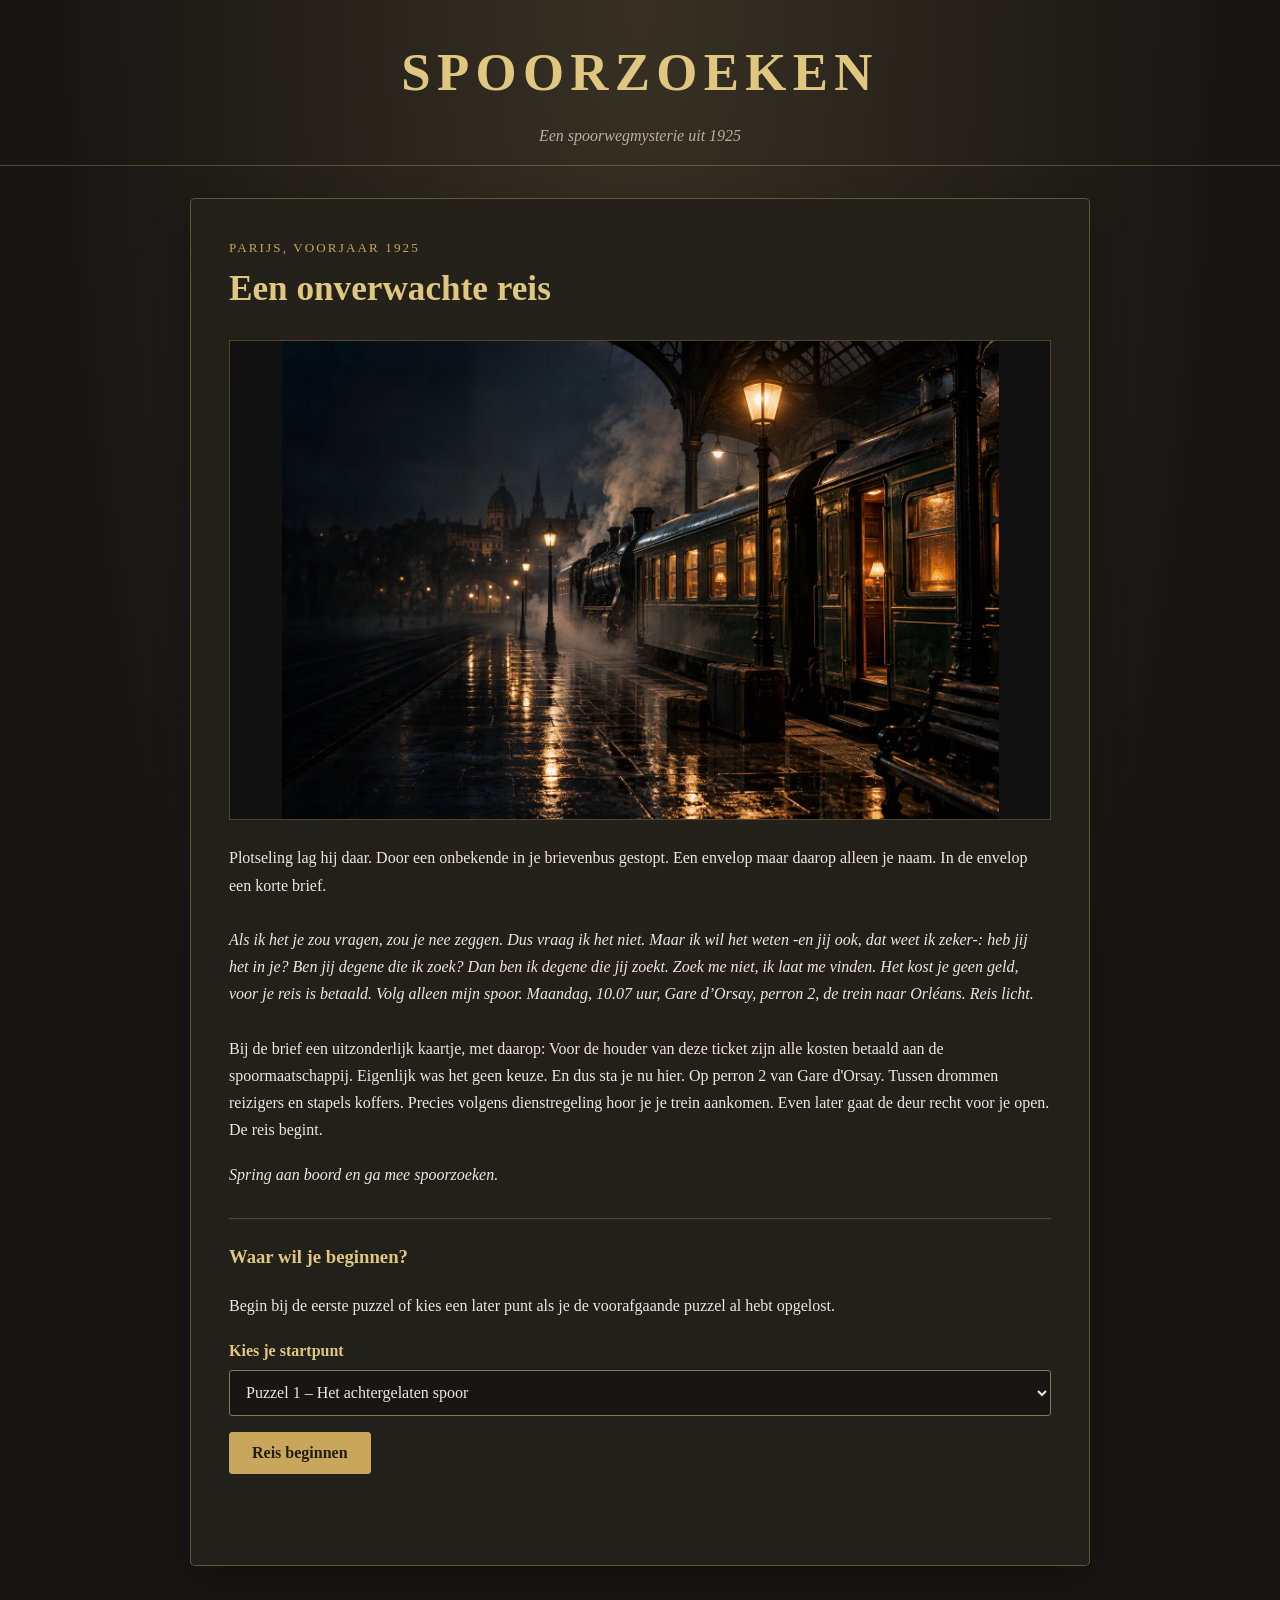
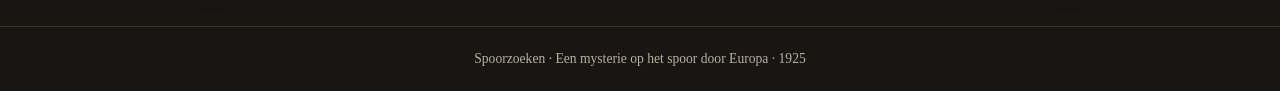
==== index.html @ 45bc3f47 "Update letter formatting in index.html Replaced empty paragraph with line breaks in the letter conte" ====
<!DOCTYPE html>
<html lang="nl">
<head>
  <meta charset="UTF-8">
  <meta name="viewport" content="width=device-width, initial-scale=1.0">
  <title>Spoorzoeken – Een spoorwegmysterie</title>

  <link rel="stylesheet" href="css/stijl.css">

  <script src="js/algemeen.js" defer></script>
  <script src="js/puzzels.js" defer></script>
  <script src="js/startpagina.js" defer></script>
</head>

<body>
  <header>
    <h1>Spoorzoeken</h1>
    <p>Een spoorwegmysterie uit 1925</p>
  </header>

  <main>
    <section class="screen active">
      <div class="panel">
        <div class="eyebrow">Parijs, voorjaar 1925</div>
        <h2>Een onverwachte reis</h2>

        <img
          class="story-image intro-image"
          src="station_home.png"
          alt="Een oud station als begin van een onverwachte reis"
        >

        <p>
Plotseling lag hij daar. Door een onbekende in je brievenbus gestopt. Een envelop maar daarop alleen je naam. In de envelop een korte brief.
<br/></br>
<i>Als ik het je zou vragen, zou je nee zeggen. Dus vraag ik het niet.
Maar ik wil het weten -en jij ook, dat weet ik zeker-: heb jij het in je? 
Ben jij degene die ik zoek? Dan ben ik degene die jij zoekt.
Zoek me niet, ik laat me vinden. Het kost je geen geld, voor je reis is betaald. Volg alleen mijn spoor.
Maandag, 10.07 uur, Gare d’Orsay, perron 2, de trein naar Orléans.
Reis licht.</i>
<br/></br>
Bij de brief een uitzonderlijk kaartje, met daarop:

<cursief>Voor de houder van deze ticket zijn alle kosten betaald aan de spoormaatschappij.</cursief>


Eigenlijk was het geen keuze. En dus sta je nu hier. Op perron 2 van Gare d'Orsay. Tussen drommen reizigers en stapels koffers. Precies volgens dienstregeling hoor je je trein aankomen. Even later gaat de deur recht voor je open. De reis begint.
        </p>

        <p><em>Spring aan boord en ga mee spoorzoeken.</em></p>

        <div class="access-panel">
          <h3>Waar wil je beginnen?</h3>

          <p>
            Begin bij de eerste puzzel of kies een later punt als je
            de voorafgaande puzzel al hebt opgelost.
          </p>

          <label for="start-puzzle">Kies je startpunt</label>

          <select id="start-puzzle">
            <option value="1">Puzzel 1 – Het achtergelaten spoor</option>
            <option value="2">Puzzel 2 – Een onverwachte bestemming</option>
          </select>

          <div id="previous-answer-wrap" class="hidden">
            <label for="previous-answer">
              Wat was het antwoord op de vorige puzzel?
            </label>

            <input
              id="previous-answer"
              type="text"
              autocomplete="off"
              placeholder="Vul je antwoord in"
            >
          </div>

          <button id="start-button" type="button">
            Reis beginnen
          </button>

          <p
            id="access-message"
            class="access-message"
            aria-live="polite"
          ></p>
        </div>
      </div>
    </section>
  </main>

  <footer>
    Spoorzoeken · Een mysterie op het spoor door Europa · 1925
  </footer>
</body>
</html>
---- css/stijl.css ----
:root {
  --background: #171613;
  --panel: #24211b;
  --gold: #c8a65b;
  --gold-light: #e0c780;
  --text: #eee8dc;
  --muted: #b9b0a0;
  --red: #c7463b;
  --green: #88b58a;
}

* {
  box-sizing: border-box;
}

body {
  margin: 0;
  min-height: 100vh;
  background: radial-gradient(
    ellipse at top,
    #383024 0%,
    var(--background) 65%
  );
  color: var(--text);
  font-family: Georgia, "Times New Roman", serif;
  line-height: 1.7;
}

header {
  padding: 28px 20px 16px;
  text-align: center;
  border-bottom: 1px solid rgba(200, 166, 91, 0.35);
}

header h1 {
  margin: 0;
  color: var(--gold-light);
  font-size: clamp(2rem, 5vw, 3.3rem);
  letter-spacing: 0.12em;
  text-transform: uppercase;
}

header p {
  margin: 4px 0 0;
  color: var(--muted);
  font-style: italic;
}

main {
  width: min(900px, calc(100% - 32px));
  margin: 32px auto 60px;
}

/* Schermonderdelen */
.screen {
  display: none;
}

.screen.active {
  display: block;
  animation: appear 0.35s ease;
}

@keyframes appear {
  from {
    opacity: 0;
    transform: translateY(6px);
  }

  to {
    opacity: 1;
    transform: translateY(0);
  }
}

/* Panelen en teksten */
.panel {
  padding: clamp(20px, 4vw, 38px);
  background: rgba(36, 33, 27, 0.94);
  border: 1px solid rgba(200, 166, 91, 0.4);
  border-radius: 5px;
  box-shadow: 0 12px 35px rgba(0, 0, 0, 0.25);
}

h2 {
  margin-top: 0;
  color: var(--gold-light);
  font-size: clamp(1.6rem, 4vw, 2.2rem);
  line-height: 1.25;
}

h3 {
  color: var(--gold-light);
}

p {
  margin: 0 0 1.1em;
}

.eyebrow {
  margin-bottom: 8px;
  color: var(--gold);
  font-size: 0.82rem;
  letter-spacing: 0.16em;
  text-transform: uppercase;
}

/* Afbeeldingen */
.story-image {
  display: block;
  width: 100%;
  max-height: 620px;
  margin: 24px auto;
  object-fit: contain;
  border: 1px solid rgba(200, 166, 91, 0.35);
  background: #111;
}

.intro-image {
  max-height: 480px;
}

.clickable-image {
  cursor: pointer;
  transition: opacity 0.2s ease;
}

.clickable-image:hover {
  opacity: 0.88;
}

.image-hint {
  margin-top: -16px;
  color: var(--muted);
  font-size: 0.9rem;
  font-style: italic;
  text-align: center;
}

/* Puzzelvragen en invoervelden */
.question {
  margin-top: 26px;
  padding-top: 20px;
  border-top: 1px solid rgba(200, 166, 91, 0.3);
}

label {
  display: block;
  margin: 12px 0 6px;
  color: var(--gold-light);
  font-weight: bold;
}

input,
select {
  display: block;
  width: 100%;
  min-height: 46px;
  padding: 10px 12px;
  border: 1px solid #877650;
  border-radius: 3px;
  background: #171613;
  color: var(--text);
  font: inherit;
}

input:focus,
select:focus {
  outline: 2px solid var(--gold);
  outline-offset: 2px;
}

/* Knoppen */
button {
  display: inline-block;
  margin-top: 16px;
  padding: 11px 22px;
  border: 1px solid var(--gold);
  border-radius: 3px;
  background: var(--gold);
  color: #211c12;
  font: bold 1rem Georgia, "Times New Roman", serif;
  cursor: pointer;
  transition: background 0.2s ease, color 0.2s ease;
}

button:hover {
  background: var(--gold-light);
}

button.secondary {
  background: transparent;
  color: var(--gold-light);
}

button.secondary:hover {
  background: rgba(200, 166, 91, 0.12);
}

/* Startpunt kiezen */
.access-panel {
  margin-top: 30px;
  padding-top: 22px;
  border-top: 1px solid rgba(200, 166, 91, 0.3);
}

.access-panel h3 {
  margin-top: 0;
}

.access-message {
  min-height: 1.5em;
  margin-top: 12px;
  color: var(--red);
}

.success-message {
  margin-top: 18px;
  color: var(--green);
  font-weight: bold;
}

.hidden {
  display: none !important;
}

/* Vergrote afbeelding (lightbox) */
.lightbox {
  position: fixed;
  z-index: 1000;
  inset: 0;
  display: none;
  align-items: center;
  justify-content: center;
  padding: 20px;
  background: rgba(0, 0, 0, 0.92);
  cursor: pointer;
}

.lightbox.open {
  display: flex;
}

.lightbox img {
  display: block;
  max-width: 96vw;
  max-height: 92vh;
  object-fit: contain;
  border: 1px solid rgba(200, 166, 91, 0.45);
}

.lightbox-caption {
  position: fixed;
  right: 0;
  bottom: 10px;
  left: 0;
  color: #ddd;
  font-size: 0.85rem;
  text-align: center;
  pointer-events: none;
}

/* Foutmelding */
.error-overlay {
  position: fixed;
  z-index: 1100;
  inset: 0;
  display: none;
  align-items: center;
  justify-content: center;
  padding: 20px;
  background: rgba(0, 0, 0, 0.88);
}

.error-overlay.open {
  display: flex;
}

.error-box {
  width: min(500px, 100%);
  padding: 24px;
  background: var(--panel);
  border: 1px solid var(--red);
  border-radius: 5px;
  text-align: center;
}

.error-box img {
  display: block;
  width: min(240px, 80%);
  max-height: 200px;
  margin: 0 auto 18px;
  object-fit: contain;
}

.error-box p {
  color: #f06459;
}

/* Voettekst */
footer {
  padding: 20px;
  color: var(--muted);
  font-size: 0.85rem;
  text-align: center;
  border-top: 1px solid rgba(200, 166, 91, 0.2);
}

/* =====================================================
   INTERACTIEVE JAPANSE PUZZEL
   ===================================================== */

.nonogram-view {
  margin: 24px 0;
}

.nonogram-view h3 {
  margin-bottom: 8px;
}

.nonogram-instruction {
  color: var(--muted);
  font-size: 0.95rem;
}

.nonogram-scroll {
  width: 100%;
  overflow-x: auto;
  padding: 8px 0 14px;
  overscroll-behavior-x: contain;
}

.nonogram-board {
  display: flex;
  flex-direction: column;
  gap: 0;
  width: 100%;
  min-width: 540px;
  padding: 10px;
  background: #e9e4d8;
  border: 2px solid #877650;
  border-radius: 3px;
  color: #171613;
}

/* De aanwijzingenkolom en het raster blijven exact uitgelijnd. */
.nonogram-top,
.nonogram-row {
  display: grid;
  grid-template-columns: 120px minmax(0, 1fr);
  gap: 0;
}

.nonogram-top {
  align-items: end;
}

.nonogram-corner {
  min-height: 1px;
  min-width: 0;
}

.nonogram-column-clues,
.nonogram-grid {
  display: grid;
  grid-template-columns: repeat(15, minmax(0, 1fr));
}

.nonogram-column-clues {
  min-width: 0;
  align-items: end;
}

.nonogram-column-clue {
  display: flex;
  flex-direction: column;
  align-items: center;
  justify-content: flex-end;
  gap: 2px;
  min-height: 112px;
  padding: 4px 0;
  border-right: 1px solid #c8c0b0;
}

/* Rijaanwijzingen: extra ruimte links, cijfers rechts uitgelijnd. */
.nonogram-row-clues {
  display: flex;
  align-items: center;
  justify-content: flex-end;
  gap: 3px;
  min-width: 0;
  padding: 0 8px 0 12px;
  border-right: 2px solid #877650;
  white-space: nowrap;
  overflow: visible;
}

.nonogram-row {
  min-height: 0;
}

.nonogram-row:nth-child(5n + 2) .nonogram-grid,
.nonogram-row:nth-child(5n + 2) .nonogram-row-clues {
  border-top-color: #877650;
}

.nonogram-grid {
  min-width: 0;
}

.nonogram-cell {
  display: block;
  width: 100%;
  min-width: 0;
  aspect-ratio: 1 / 1;
  margin: 0;
  padding: 0;
  border: 1px solid #a7a091;
  border-radius: 0;
  background: #fffdf7;
  box-shadow: none;
  transition: none;
}

.nonogram-cell:hover {
  background: #d9d3c6;
}

.nonogram-cell.is-black,
.nonogram-cell.is-black:hover {
  background: #171613;
}

.nonogram-cell:focus-visible,
.nonogram-clue:focus-visible {
  position: relative;
  z-index: 2;
  outline: 2px solid #a15b00;
  outline-offset: -2px;
}

.nonogram-clue {
  display: inline-flex;
  align-items: center;
  justify-content: center;
  width: auto;
  min-width: 18px;
  min-height: 22px;
  flex-shrink: 0;
  margin: 0;
  padding: 0 1px;
  border: 0;
  border-radius: 0;
  background: transparent;
  color: #171613;
  font: bold 0.88rem Arial, sans-serif;
  line-height: 1.2;
  box-shadow: none;
}

.nonogram-clue:hover {
  background: #d8d0c0;
}

.nonogram-clue.is-crossed {
  color: #756e61;
  text-decoration: line-through;
  text-decoration-thickness: 2px;
  opacity: 0.7;
}

.nonogram-controls {
  display: flex;
  flex-wrap: wrap;
  gap: 10px;
  justify-content: space-between;
  margin-top: 8px;
}

.nonogram-controls button {
  margin-top: 8px;
}

.nonogram-controls button:focus-visible {
  outline: 2px solid var(--gold-light);
  outline-offset: 3px;
}

/* Mobiele weergave */
@media (max-width: 600px) {
  header {
    padding-top: 22px;
  }

  main {
    margin-top: 20px;
  }

  .panel {
    padding: 20px;
  }

  button {
    width: 100%;
  }

  .nonogram-board {
    min-width: 540px;
  }

  .nonogram-controls {
    display: flex;
    flex-direction: column;
  }

  .nonogram-controls button {
    width: 100%;
  }
}
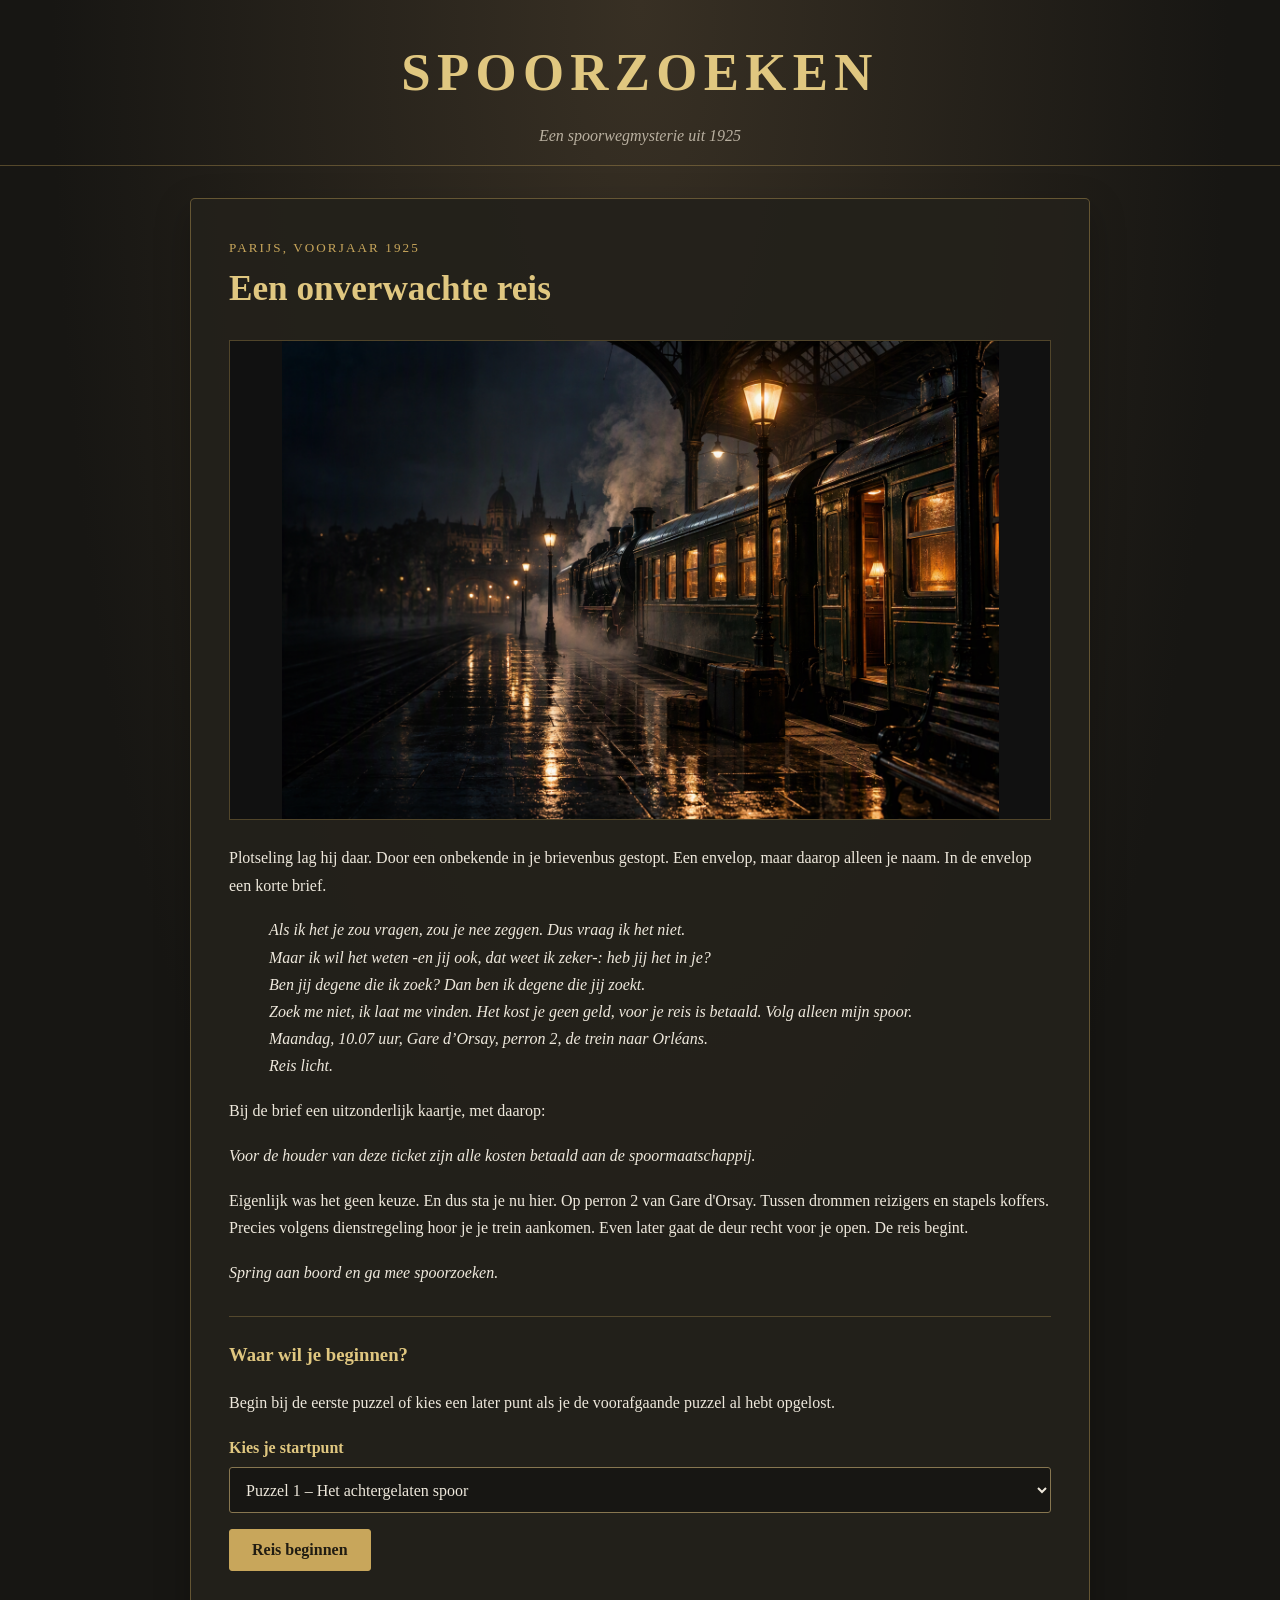
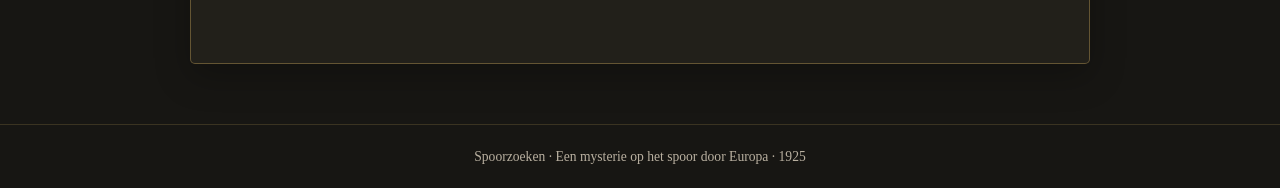
==== commit b89ff0b1: "Refactor HTML content for clarity and structure" ====
--- a/index.html
+++ b/index.html
@@ -32,21 +32,38 @@
         >
 
         <p>
-Plotseling lag hij daar. Door een onbekende in je brievenbus gestopt. Een envelop maar daarop alleen je naam. In de envelop een korte brief.
-<br/></br>
-<i>Als ik het je zou vragen, zou je nee zeggen. Dus vraag ik het niet.
-Maar ik wil het weten -en jij ook, dat weet ik zeker-: heb jij het in je? 
-Ben jij degene die ik zoek? Dan ben ik degene die jij zoekt.
-Zoek me niet, ik laat me vinden. Het kost je geen geld, voor je reis is betaald. Volg alleen mijn spoor.
-Maandag, 10.07 uur, Gare d’Orsay, perron 2, de trein naar Orléans.
-Reis licht.</i>
-<br/></br>
-Bij de brief een uitzonderlijk kaartje, met daarop:
+          Plotseling lag hij daar. Door een onbekende in je brievenbus gestopt.
+          Een envelop, maar daarop alleen je naam. In de envelop een korte brief.
+        </p>
 
-<cursief>Voor de houder van deze ticket zijn alle kosten betaald aan de spoormaatschappij.</cursief>
+        <blockquote>
+          <p>
+            <em>
+              Als ik het je zou vragen, zou je nee zeggen. Dus vraag ik het niet.<br>
+              Maar ik wil het weten -en jij ook, dat weet ik zeker-: heb jij het in je?<br>
+              Ben jij degene die ik zoek? Dan ben ik degene die jij zoekt.<br>
+              Zoek me niet, ik laat me vinden. Het kost je geen geld, voor je reis is betaald. Volg alleen mijn spoor.<br>
+              Maandag, 10.07 uur, Gare d’Orsay, perron 2, de trein naar Orléans.<br>
+              Reis licht.
+            </em>
+          </p>
+        </blockquote>
 
+        <p>
+          Bij de brief een uitzonderlijk kaartje, met daarop:
+        </p>
 
-Eigenlijk was het geen keuze. En dus sta je nu hier. Op perron 2 van Gare d'Orsay. Tussen drommen reizigers en stapels koffers. Precies volgens dienstregeling hoor je je trein aankomen. Even later gaat de deur recht voor je open. De reis begint.
+        <p>
+          <em>
+            Voor de houder van deze ticket zijn alle kosten betaald aan de spoormaatschappij.
+          </em>
+        </p>
+
+        <p>
+          Eigenlijk was het geen keuze. En dus sta je nu hier. Op perron 2 van
+          Gare d'Orsay. Tussen drommen reizigers en stapels koffers. Precies
+          volgens dienstregeling hoor je je trein aankomen. Even later gaat de
+          deur recht voor je open. De reis begint.
         </p>
 
         <p><em>Spring aan boord en ga mee spoorzoeken.</em></p>
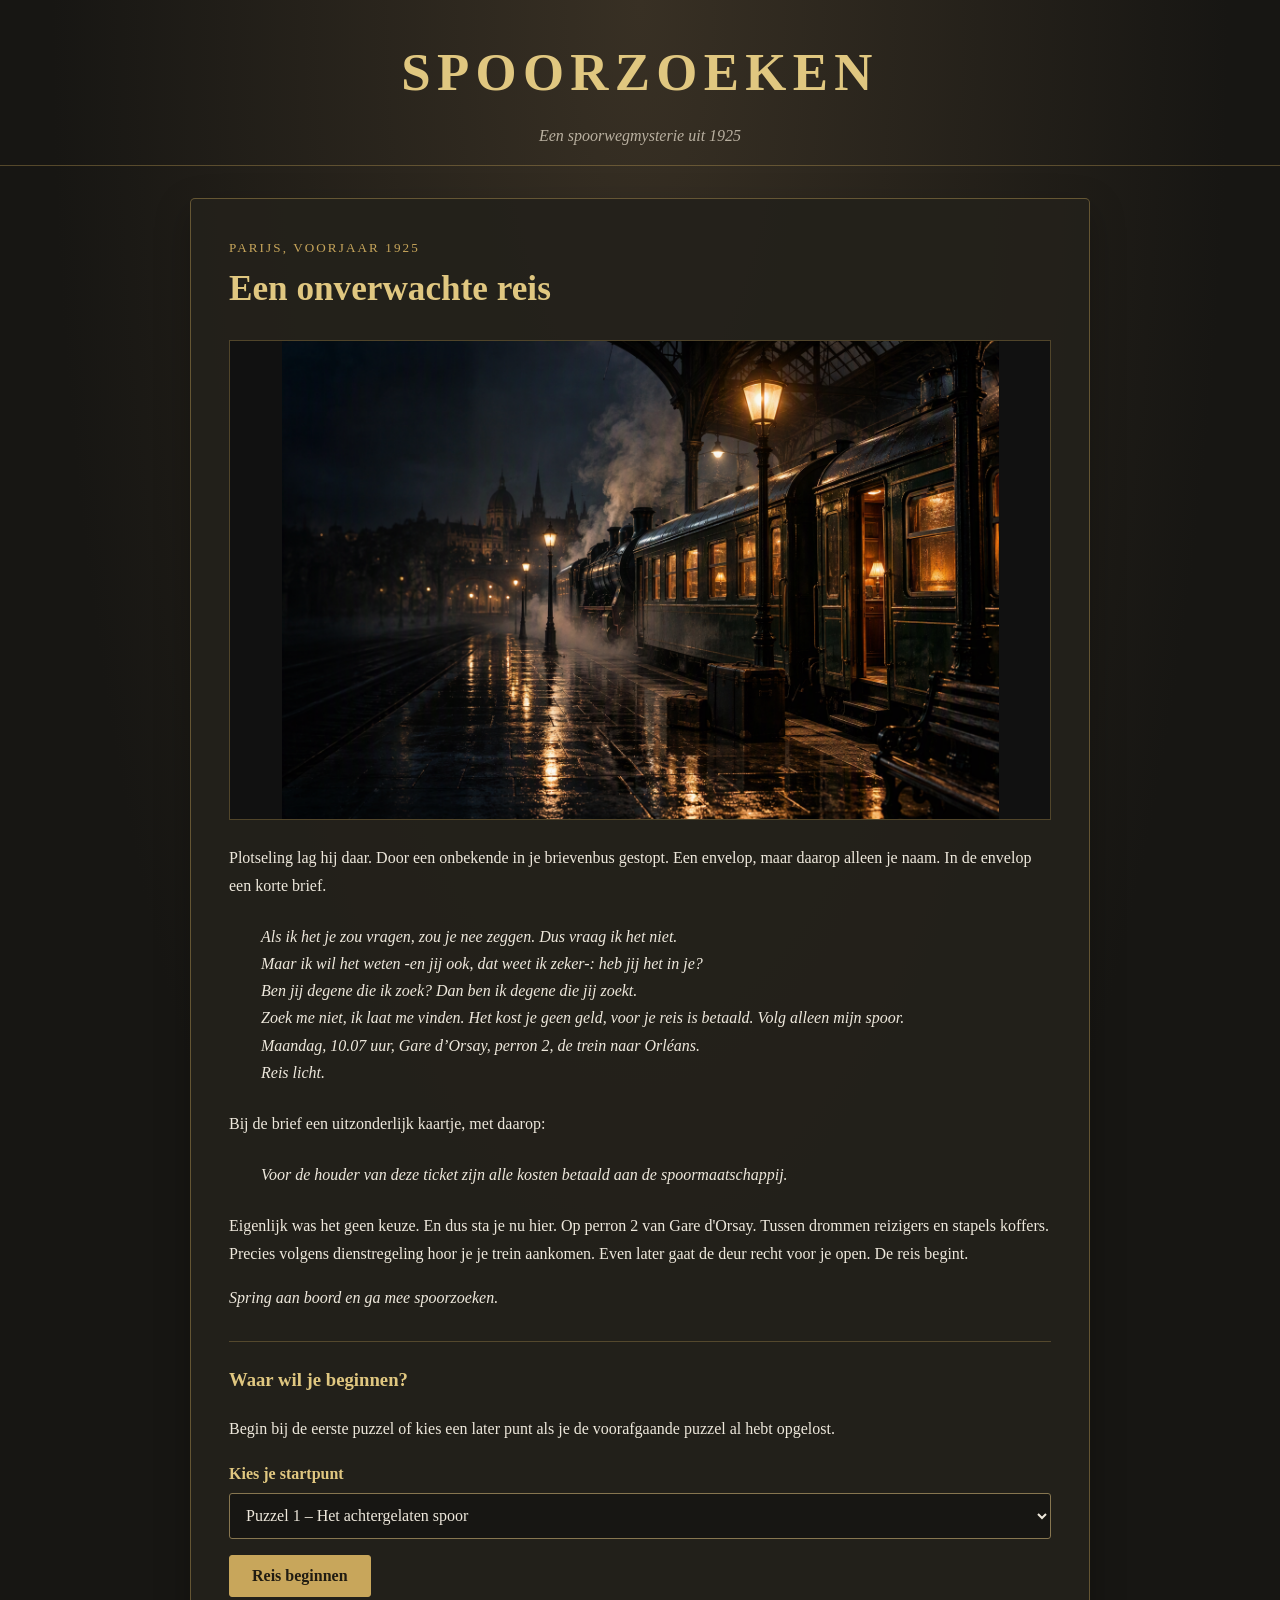
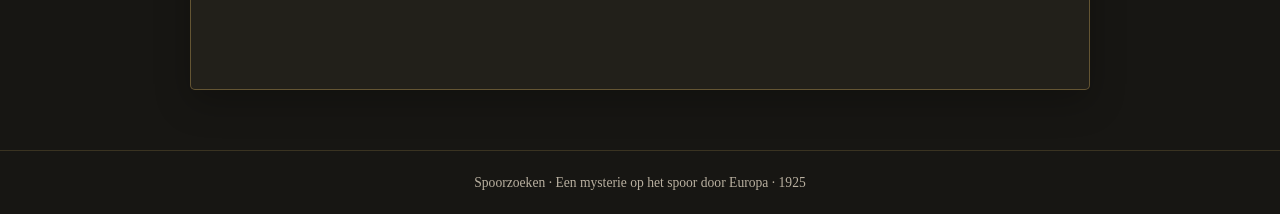
==== commit 8608a8ed: "Add styles for intro quote in index.html Added CSS styles for the introductory quote block." ====
--- a/index.html
+++ b/index.html
@@ -7,6 +7,19 @@
   <title>Spoorzoeken – Een spoorwegmysterie</title>
 
   <link rel="stylesheet" href="css/stijl.css">
+
+  <style>
+    .intro-citaat {
+      margin: 1.5em 0 1.5em 2em;
+      padding: 0;
+      border: none;
+      font-style: italic;
+    }
+
+    .intro-citaat p {
+      margin: 0;
+    }
+  </style>
 
   <script src="js/algemeen.js" defer></script>
   <script src="js/puzzels.js" defer></script>
@@ -36,16 +49,14 @@
           Een envelop, maar daarop alleen je naam. In de envelop een korte brief.
         </p>
 
-        <blockquote>
+        <blockquote class="intro-citaat">
           <p>
-            <em>
-              Als ik het je zou vragen, zou je nee zeggen. Dus vraag ik het niet.<br>
-              Maar ik wil het weten -en jij ook, dat weet ik zeker-: heb jij het in je?<br>
-              Ben jij degene die ik zoek? Dan ben ik degene die jij zoekt.<br>
-              Zoek me niet, ik laat me vinden. Het kost je geen geld, voor je reis is betaald. Volg alleen mijn spoor.<br>
-              Maandag, 10.07 uur, Gare d’Orsay, perron 2, de trein naar Orléans.<br>
-              Reis licht.
-            </em>
+            Als ik het je zou vragen, zou je nee zeggen. Dus vraag ik het niet.<br>
+            Maar ik wil het weten -en jij ook, dat weet ik zeker-: heb jij het in je?<br>
+            Ben jij degene die ik zoek? Dan ben ik degene die jij zoekt.<br>
+            Zoek me niet, ik laat me vinden. Het kost je geen geld, voor je reis is betaald. Volg alleen mijn spoor.<br>
+            Maandag, 10.07 uur, Gare d’Orsay, perron 2, de trein naar Orléans.<br>
+            Reis licht.
           </p>
         </blockquote>
 
@@ -53,11 +64,11 @@
           Bij de brief een uitzonderlijk kaartje, met daarop:
         </p>
 
-        <p>
-          <em>
+        <blockquote class="intro-citaat">
+          <p>
             Voor de houder van deze ticket zijn alle kosten betaald aan de spoormaatschappij.
-          </em>
-        </p>
+          </p>
+        </blockquote>
 
         <p>
           Eigenlijk was het geen keuze. En dus sta je nu hier. Op perron 2 van
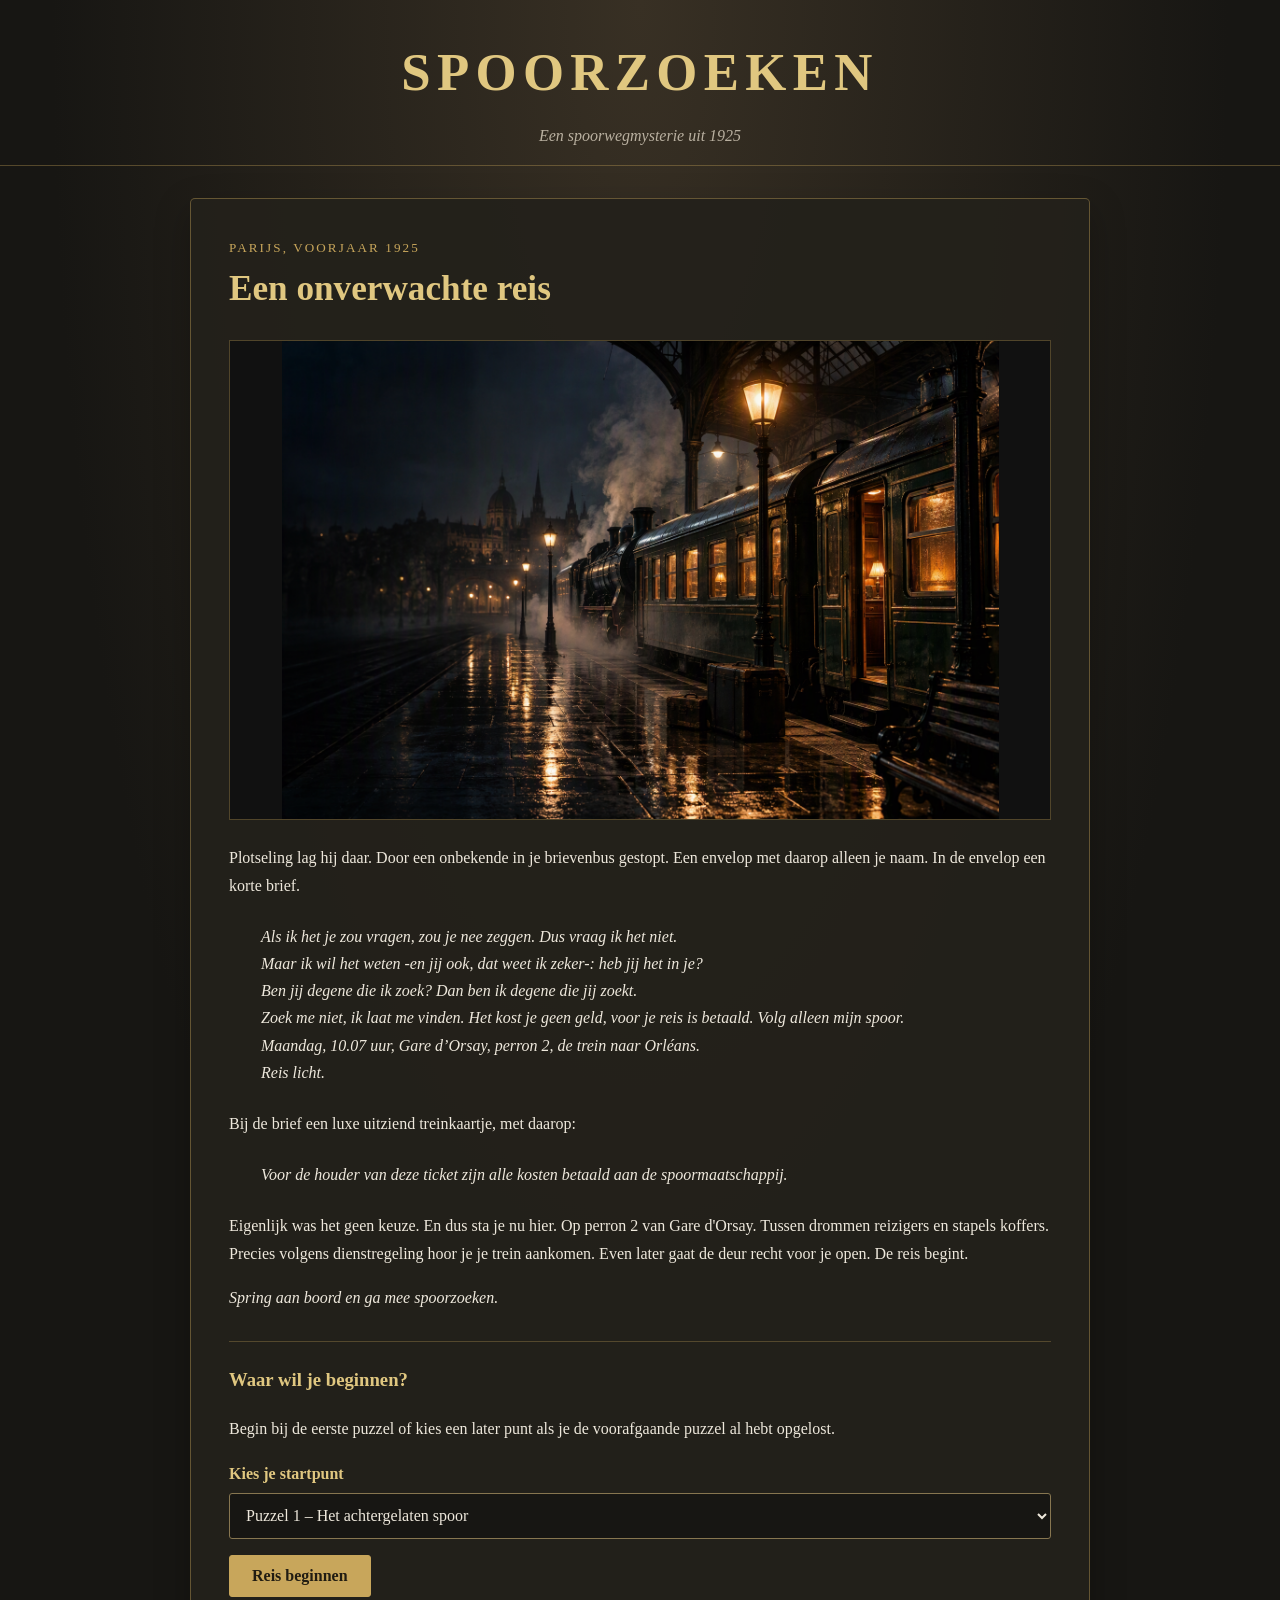
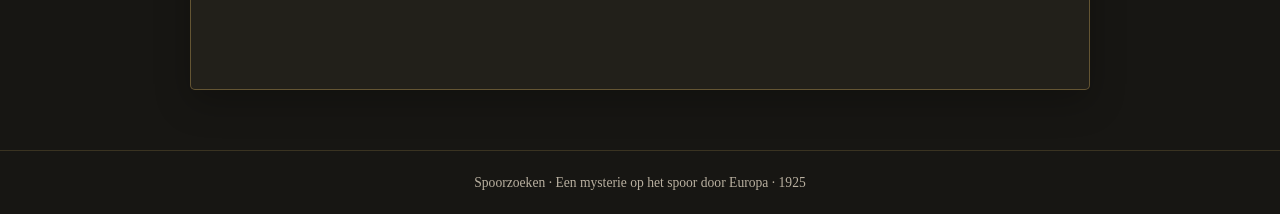
==== commit dd43920c: "Improve description of envelope and ticket" ====
--- a/index.html
+++ b/index.html
@@ -1,4 +1,3 @@
-
 <!DOCTYPE html>
 <html lang="nl">
 <head>
@@ -7,19 +6,6 @@
   <title>Spoorzoeken – Een spoorwegmysterie</title>
 
   <link rel="stylesheet" href="css/stijl.css">
-
-  <style>
-    .intro-citaat {
-      margin: 1.5em 0 1.5em 2em;
-      padding: 0;
-      border: none;
-      font-style: italic;
-    }
-
-    .intro-citaat p {
-      margin: 0;
-    }
-  </style>
 
   <script src="js/algemeen.js" defer></script>
   <script src="js/puzzels.js" defer></script>
@@ -46,11 +32,12 @@
 
         <p>
           Plotseling lag hij daar. Door een onbekende in je brievenbus gestopt.
-          Een envelop, maar daarop alleen je naam. In de envelop een korte brief.
+          Een envelop met daarop alleen je naam. In de envelop een korte brief.
         </p>
 
-        <blockquote class="intro-citaat">
-          <p>
+        <!-- Eerste citaat -->
+        <div style="margin: 1.5em 0 1.5em 2em; padding: 0; font-style: italic;">
+          <p style="margin: 0; padding: 0; text-indent: 0;">
             Als ik het je zou vragen, zou je nee zeggen. Dus vraag ik het niet.<br>
             Maar ik wil het weten -en jij ook, dat weet ik zeker-: heb jij het in je?<br>
             Ben jij degene die ik zoek? Dan ben ik degene die jij zoekt.<br>
@@ -58,17 +45,18 @@
             Maandag, 10.07 uur, Gare d’Orsay, perron 2, de trein naar Orléans.<br>
             Reis licht.
           </p>
-        </blockquote>
+        </div>
 
         <p>
-          Bij de brief een uitzonderlijk kaartje, met daarop:
+          Bij de brief een luxe uitziend treinkaartje, met daarop:
         </p>
 
-        <blockquote class="intro-citaat">
-          <p>
+        <!-- Tweede citaat -->
+        <div style="margin: 1.5em 0 1.5em 2em; padding: 0; font-style: italic;">
+          <p style="margin: 0; padding: 0; text-indent: 0;">
             Voor de houder van deze ticket zijn alle kosten betaald aan de spoormaatschappij.
           </p>
-        </blockquote>
+        </div>
 
         <p>
           Eigenlijk was het geen keuze. En dus sta je nu hier. Op perron 2 van
